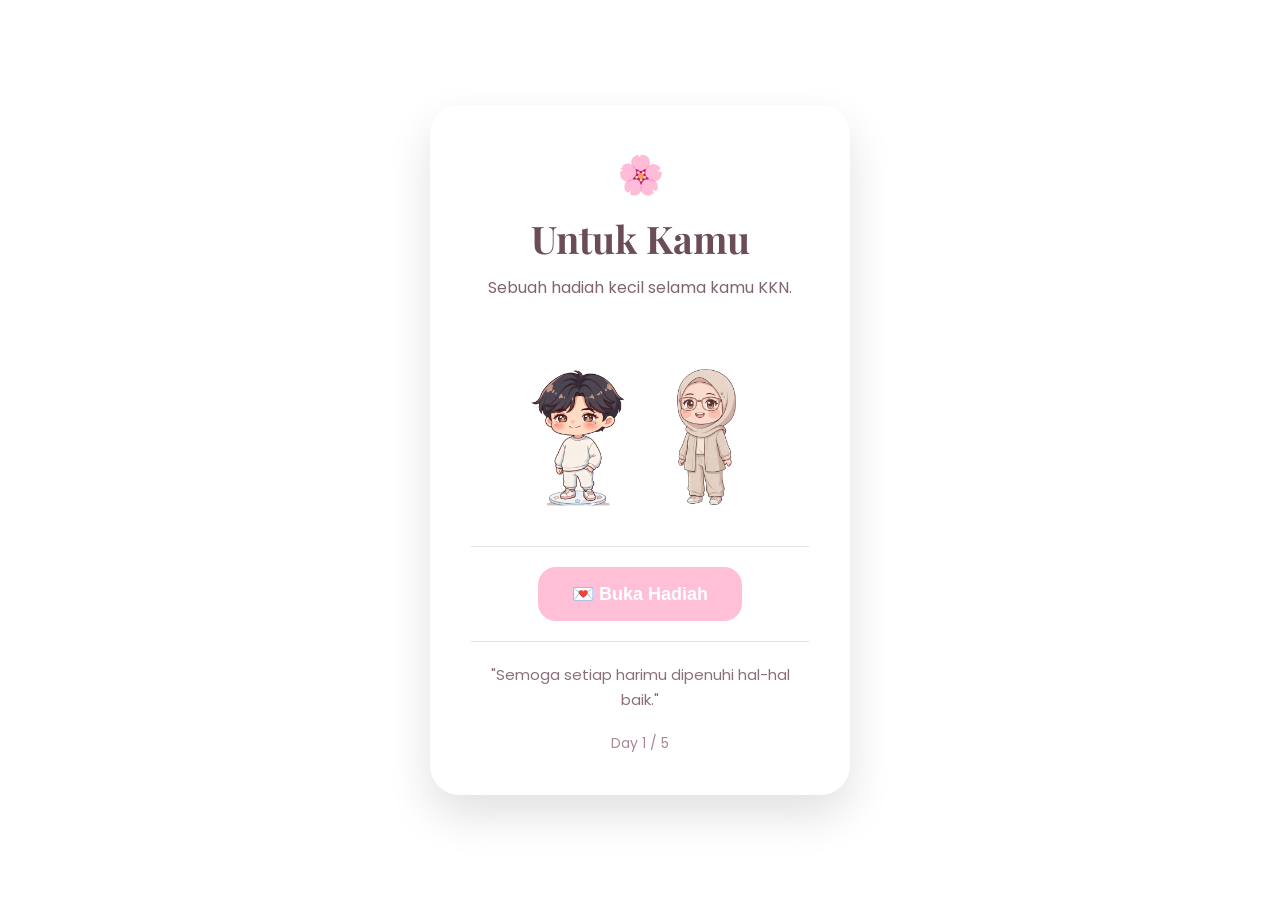
==== index.html @ dcd58f61 "Add files via upload" ====
<!DOCTYPE html>
<html lang="id">
<head>

    <meta charset="UTF-8">
    <meta name="viewport" content="width=device-width, initial-scale=1.0">

    <title>Untuk Kamu 🌸</title>

    <link rel="stylesheet" href="style.css">

    <link rel="preconnect" href="https://fonts.googleapis.com">
    <link rel="preconnect" href="https://fonts.gstatic.com" crossorigin>

    <link href="https://fonts.googleapis.com/css2?family=Playfair+Display:wght@600&family=Poppins:wght@300;400;500;600&display=swap" rel="stylesheet">

</head>

<body>

<div class="overlay"></div>

<main class="card">

    <div class="flower">🌸</div>

    <h1>Untuk Kamu</h1>

    <p class="subtitle">
        Sebuah hadiah kecil
        selama kamu KKN.
    </p>

    <div class="characters">

        <img src="assets/cowok_idle.png" class="boy">

        <img src="assets/cewek_idle.png" class="girl">

    </div>

    <div class="line"></div>

    <button id="start">
        💌 Buka Hadiah
    </button>

    <div class="line"></div>

    <p class="quote">
        "Semoga setiap harimu dipenuhi
        hal-hal baik."
    </p>

    <span class="day">
        Day 1 / 5
    </span>

</main>

<script src="script.js"></script>

</body>
</html>
---- style.css ----
*{
    margin:0;
    padding:0;
    box-sizing:border-box;
}

body{

    font-family:'Poppins',sans-serif;

    background:url("assets/bg.png");
    background-size:cover;
    background-position:center;

    min-height:100vh;

    display:flex;
    justify-content:center;
    align-items:center;

    overflow:hidden;
}

.overlay{

    position:fixed;
    inset:0;

    background:rgba(255,255,255,.18);
    backdrop-filter:blur(6px);

}

.card{

    position:relative;
    z-index:2;

    width:420px;
    max-width:90%;

    padding:40px;

    border-radius:30px;

    background:rgba(255,255,255,.50);

    backdrop-filter:blur(18px);

    border:1px solid rgba(255,255,255,.35);

    box-shadow:
    0 20px 45px rgba(0,0,0,.12);

    text-align:center;
}

.flower{

    font-size:38px;

    margin-bottom:10px;

}

h1{

    font-family:'Playfair Display',serif;

    font-size:38px;

    color:#6b4d57;

    margin-bottom:10px;

}

.subtitle{

    color:#80656e;

    line-height:1.7;

    margin-bottom:25px;

}

.characters{

    display:flex;

    justify-content:center;

    align-items:end;

    gap:18px;

    margin-bottom:25px;

}

.characters img{

    width:110px;

    animation:float 3.5s ease-in-out infinite;

    user-select:none;

}

.girl{

    animation-delay:1.2s;

}

.line{

    width:100%;
    height:1px;

    background:rgba(120,90,100,.18);

    margin:20px 0;

}

button{

    border:none;

    cursor:pointer;

    padding:16px 34px;

    border-radius:18px;

    background:#ffc0d7;

    color:white;

    font-size:18px;

    font-weight:600;

    transition:.35s;

}

button:hover{

    transform:translateY(-3px) scale(1.03);

    box-shadow:0 10px 25px rgba(255,170,200,.45);

}

.quote{

    color:#8a7078;

    line-height:1.7;

    font-size:15px;

}

.day{

    display:block;

    margin-top:20px;

    color:#a98791;

    font-size:14px;

}

@keyframes float{

    0%{
        transform:translateY(0);
    }

    50%{
        transform:translateY(-10px);
    }

    100%{
        transform:translateY(0);
    }

}

.card{

    transition:
    transform .8s ease,
    opacity .8s ease,
    filter .8s ease;

}

.card.open{

    transform:scale(.85);

    opacity:0;

    filter:blur(15px);

}

.dayGirl{

width:180px;

margin:20px 0;

animation:float 3s infinite ease-in-out;

}

.message{

line-height:2;

color:#7b646d;

margin-bottom:25px;

}

#status{

margin-top:25px;

font-weight:600;

color:#ff7fa9;

animation:fade .6s;

}

@keyframes fade{

from{

opacity:0;

transform:translateY(10px);

}

to{

opacity:1;

transform:translateY(0);

}

}
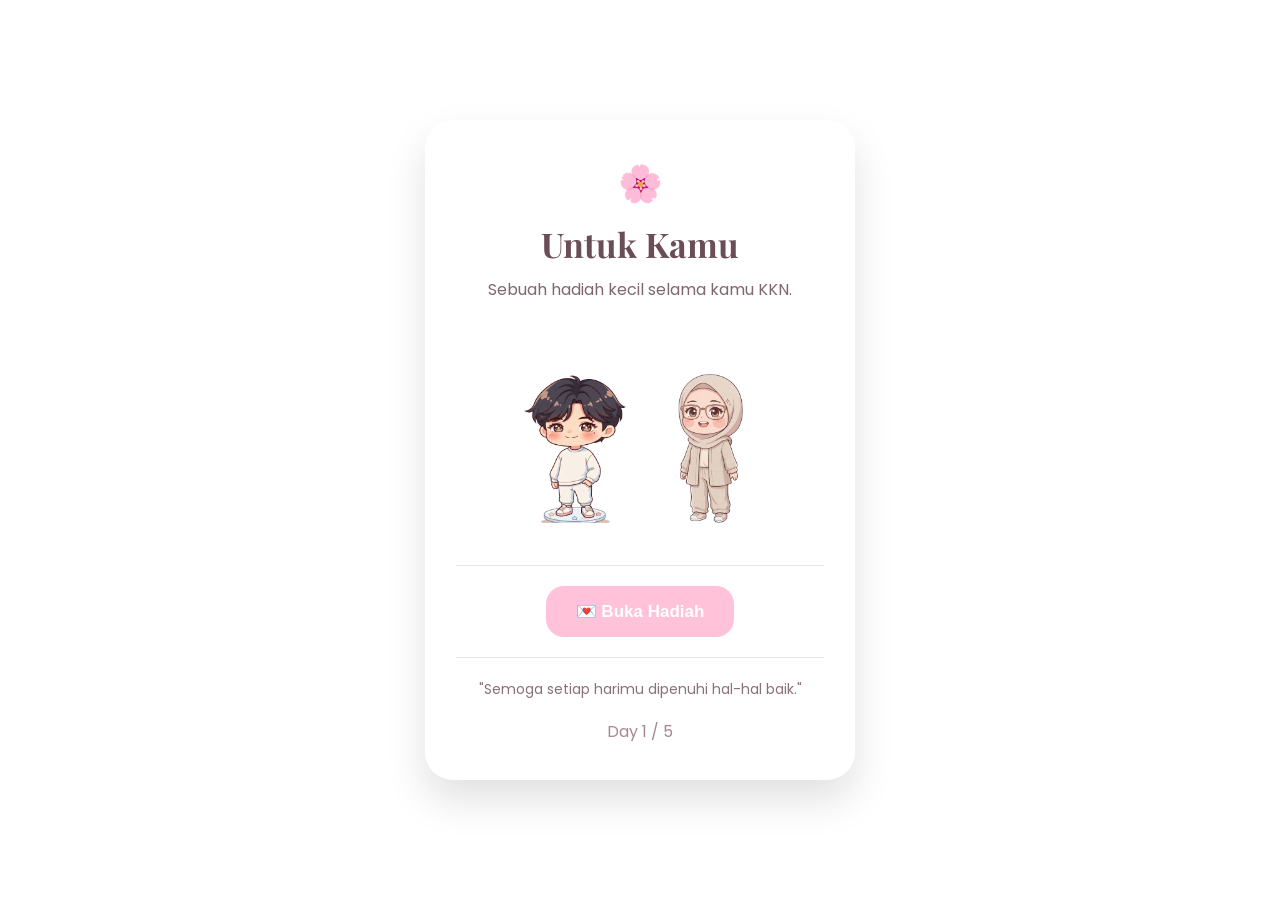
==== commit 8e743504: "Add audio element for background music Added background music audio element to the HTML." ====
--- a/index.html
+++ b/index.html
@@ -13,6 +13,11 @@
     <link rel="preconnect" href="https://fonts.gstatic.com" crossorigin>
 
     <link href="https://fonts.googleapis.com/css2?family=Playfair+Display:wght@600&family=Poppins:wght@300;400;500;600&display=swap" rel="stylesheet">
+   
+    <audio id="bgm" loop>
+    <source src="assets/music.mp3" type="audio/mpeg">
+        
+</audio>
 
 </head>
 
@@ -61,4 +66,4 @@
 <script src="script.js"></script>
 
 </body>
-</html>+</html>
--- a/style.css
+++ b/style.css
@@ -5,177 +5,148 @@
 }
 
 body{
-
     font-family:'Poppins',sans-serif;
-
-    background:url("assets/bg.png");
-    background-size:cover;
-    background-position:center;
-
+    background:url("assets/bg.png") center/cover no-repeat;
     min-height:100vh;
-
     display:flex;
     justify-content:center;
     align-items:center;
-
     overflow:hidden;
 }
 
 .overlay{
-
     position:fixed;
     inset:0;
-
     background:rgba(255,255,255,.18);
     backdrop-filter:blur(6px);
-
+    z-index:1;
 }
 
 .card{
-
     position:relative;
     z-index:2;
 
-    width:420px;
-    max-width:90%;
-
-    padding:40px;
-
-    border-radius:30px;
-
-    background:rgba(255,255,255,.50);
+    width:430px;
+    max-width:90vw;
+
+    padding:35px 30px;
+
+    border-radius:28px;
+
+    background:rgba(255,255,255,.45);
 
     backdrop-filter:blur(18px);
 
-    border:1px solid rgba(255,255,255,.35);
-
-    box-shadow:
-    0 20px 45px rgba(0,0,0,.12);
+    border:1px solid rgba(255,255,255,.4);
+
+    box-shadow:0 20px 40px rgba(0,0,0,.12);
 
     text-align:center;
+
+    transition:.8s;
+}
+
+.card.open{
+    transform:scale(.9);
+    opacity:0;
+    filter:blur(12px);
 }
 
 .flower{
-
-    font-size:38px;
-
+    font-size:36px;
     margin-bottom:10px;
-
 }
 
 h1{
-
     font-family:'Playfair Display',serif;
-
-    font-size:38px;
-
+    font-size:34px;
     color:#6b4d57;
-
     margin-bottom:10px;
-
 }
 
 .subtitle{
-
-    color:#80656e;
-
-    line-height:1.7;
-
+    color:#7f6670;
+    line-height:1.6;
     margin-bottom:25px;
-
 }
 
 .characters{
-
     display:flex;
-
     justify-content:center;
-
-    align-items:end;
-
-    gap:18px;
-
+    align-items:flex-end;
+    gap:15px;
     margin-bottom:25px;
-
 }
 
 .characters img{
-
-    width:110px;
-
+    width:120px;
+    height:auto;
     animation:float 3.5s ease-in-out infinite;
-
-    user-select:none;
-
 }
 
 .girl{
-
-    animation-delay:1.2s;
-
+    animation-delay:1s;
 }
 
 .line{
-
     width:100%;
     height:1px;
-
-    background:rgba(120,90,100,.18);
-
+    background:rgba(120,90,100,.15);
     margin:20px 0;
-
 }
 
 button{
-
     border:none;
-
     cursor:pointer;
 
-    padding:16px 34px;
+    padding:15px 30px;
 
     border-radius:18px;
 
-    background:#ffc0d7;
+    background:#ffc2d8;
 
     color:white;
 
-    font-size:18px;
+    font-size:17px;
 
     font-weight:600;
 
-    transition:.35s;
-
+    transition:.3s;
 }
 
 button:hover{
-
-    transform:translateY(-3px) scale(1.03);
-
-    box-shadow:0 10px 25px rgba(255,170,200,.45);
-
+    transform:translateY(-3px);
+    box-shadow:0 12px 30px rgba(255,170,200,.45);
 }
 
 .quote{
-
     color:#8a7078;
-
     line-height:1.7;
-
-    font-size:15px;
-
+    font-size:14px;
 }
 
 .day{
-
     display:block;
-
+    margin-top:18px;
+    color:#a98791;
+}
+
+.dayGirl{
+    width:170px;
+    margin:20px auto;
+    animation:float 3s infinite ease-in-out;
+}
+
+.message{
+    line-height:1.8;
+    color:#7b646d;
+    margin-bottom:20px;
+}
+
+#status{
     margin-top:20px;
-
-    color:#a98791;
-
-    font-size:14px;
-
+    color:#ff7aa6;
+    font-weight:600;
 }
 
 @keyframes float{
@@ -185,7 +156,7 @@
     }
 
     50%{
-        transform:translateY(-10px);
+        transform:translateY(-8px);
     }
 
     100%{
@@ -194,73 +165,73 @@
 
 }
 
-.card{
-
-    transition:
-    transform .8s ease,
-    opacity .8s ease,
-    filter .8s ease;
-
-}
-
-.card.open{
-
-    transform:scale(.85);
-
-    opacity:0;
-
-    filter:blur(15px);
-
-}
-
-.dayGirl{
-
-width:180px;
-
-margin:20px 0;
-
-animation:float 3s infinite ease-in-out;
-
-}
-
-.message{
-
-line-height:2;
-
-color:#7b646d;
-
-margin-bottom:25px;
-
-}
-
-#status{
-
-margin-top:25px;
-
-font-weight:600;
-
-color:#ff7fa9;
-
-animation:fade .6s;
-
-}
-
-@keyframes fade{
-
-from{
-
-opacity:0;
-
-transform:translateY(10px);
-
-}
-
-to{
-
-opacity:1;
-
-transform:translateY(0);
-
-}
-
-}+@media (max-width:768px){
+
+    .card{
+
+        width:92vw;
+
+        padding:25px 18px;
+
+        border-radius:22px;
+
+    }
+
+    h1{
+
+        font-size:28px;
+
+    }
+
+    .subtitle{
+
+        font-size:14px;
+
+    }
+
+    .characters{
+
+        gap:8px;
+
+    }
+
+    .characters img{
+
+        width:38vw;
+        max-width:120px;
+
+    }
+
+    button{
+
+        width:100%;
+
+        font-size:16px;
+
+    }
+
+    .dayGirl{
+
+        width:45vw;
+        max-width:180px;
+
+    }
+
+}
+
+@media (max-width:420px){
+
+    .characters img{
+
+        width:34vw;
+        max-width:105px;
+
+    }
+
+    h1{
+
+        font-size:25px;
+
+    }
+
+}
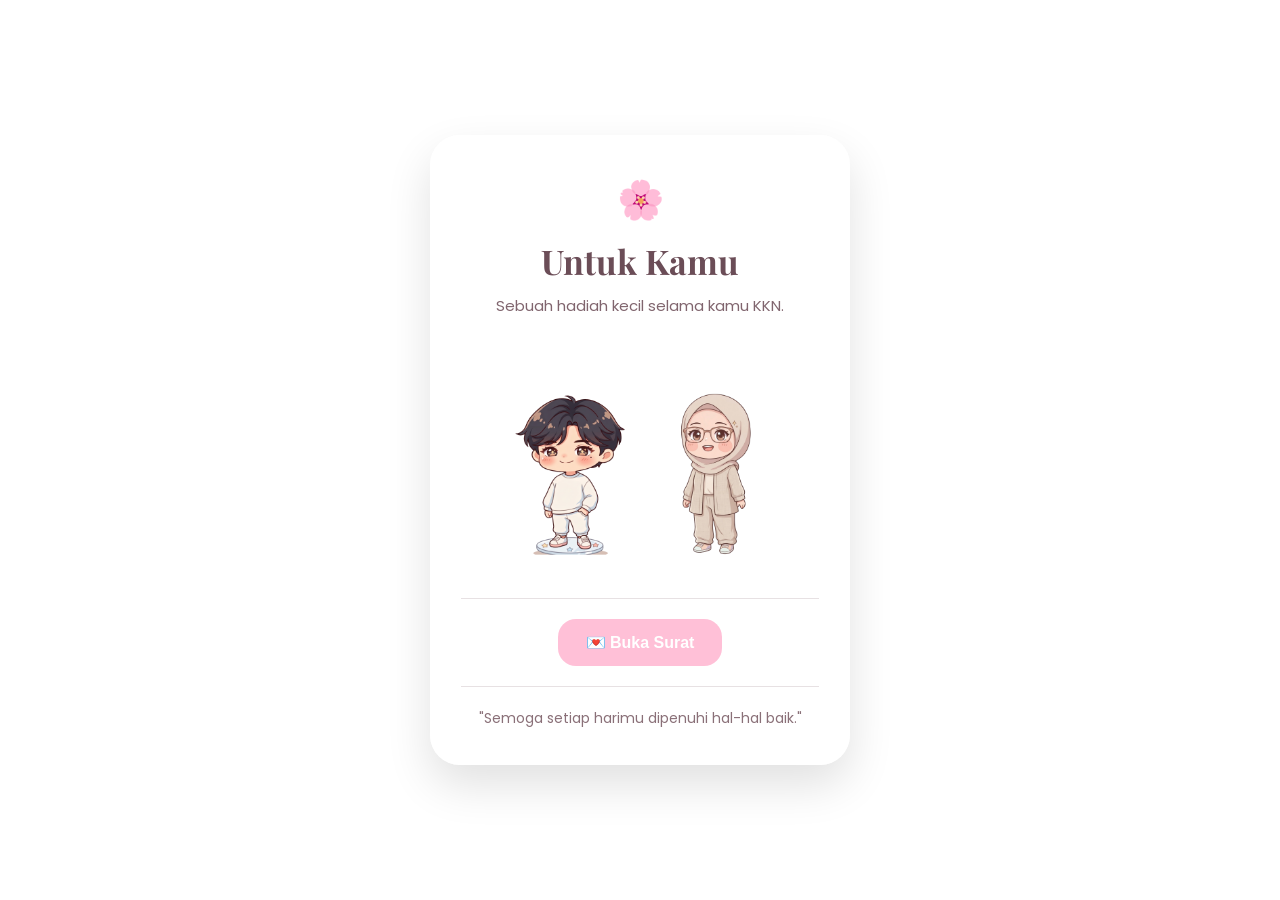
==== commit d95ce5ed: "Add files via upload" ====
--- a/index.html
+++ b/index.html
@@ -1,69 +1,125 @@
 <!DOCTYPE html>
 <html lang="id">
 <head>
-
     <meta charset="UTF-8">
     <meta name="viewport" content="width=device-width, initial-scale=1.0">
-
     <title>Untuk Kamu 🌸</title>
-
-    <link rel="stylesheet" href="style.css">
-
+    <link rel="stylesheet" href="style.css?v=4">
     <link rel="preconnect" href="https://fonts.googleapis.com">
     <link rel="preconnect" href="https://fonts.gstatic.com" crossorigin>
-
     <link href="https://fonts.googleapis.com/css2?family=Playfair+Display:wght@600&family=Poppins:wght@300;400;500;600&display=swap" rel="stylesheet">
-   
-    <audio id="bgm" loop>
-    <source src="assets/music.mp3" type="audio/mpeg">
-        
-</audio>
-
 </head>
-
 <body>
 
-<div class="overlay"></div>
+    <div class="overlay"></div>
 
-<main class="card">
+    <!-- Musik Latar (Akan otomatis diputar saat tombol pertama diklik) -->
+    <audio id="bgMusic" loop>
+        <source src="music.mp3" type="audio/mpeg">
+    </audio>
 
-    <div class="flower">🌸</div>
+    <!-- ============================================== -->
+    <!-- 0. HALAMAN SAMPUL (SELALU MUNCUL PERTAMA)      -->
+    <!-- ============================================== -->
+    <main class="card" id="sampulCard">
+        <div class="flower">🌸</div>
+        <h1>Untuk Kamu</h1>
+        <p class="subtitle">Sebuah hadiah kecil selama kamu KKN.</p>
+        <div class="characters">
+            <img src="assets/cowok_idle.png" class="boy">
+            <img src="assets/cewek_idle.png" class="girl">
+        </div>
+        <div class="line"></div>
+        <button id="btnBuka">💌 Buka Surat</button>
+        <div class="line"></div>
+        <p class="quote">"Semoga setiap harimu dipenuhi hal-hal baik."</p>
+    </main>
 
-    <h1>Untuk Kamu</h1>
 
-    <p class="subtitle">
-        Sebuah hadiah kecil
-        selama kamu KKN.
-    </p>
+    <!-- ============================================== -->
+    <!-- 1. HARI PERTAMA (30 Juli 2026)                 -->
+    <!-- ============================================== -->
+    <main class="card hidden" id="day1Card">
+        <h1>🌸 Hari Pertama 🌸</h1>
+        
+        <!-- Gambar default hari ini -->
+        <img src="assets/cewek_idle.png" id="d1Image" class="dayGirl">
+        
+        <!-- Sesi Pertanyaan Mood -->
+        <div id="moodSection">
+            <p class="message" style="font-weight: 600; color: #6b4d57;">Hari ini suasana hatimu gimana sayannggg?</p>
+            <div class="mood-grid">
+                <button class="mood-btn" onclick="pilihMood(1)">😊 Mood aku bagus</button>
+                <button class="mood-btn" onclick="pilihMood(2)">😴 Aku kurang tidur</button>
+                <button class="mood-btn" onclick="pilihMood(3)">😐 Mood aku biasa aja</button>
+                <button class="mood-btn" onclick="pilihMood(4)">😞 Moodku jelek jangan ganggu aku</button>
+            </div>
+        </div>
 
-    <div class="characters">
+        <!-- Sesi Jawaban (Awalnya Disembunyikan) -->
+        <div id="responseSection" class="hidden">
+            <p class="message" id="responseText"></p>
+            <button id="hugBtn">🤍 Peluk Virtual</button>
+            <div id="status"></div>
+        </div>
+    </main>
 
-        <img src="assets/cowok_idle.png" class="boy">
 
-        <img src="assets/cewek_idle.png" class="girl">
+    <!-- ============================================== -->
+    <!-- 2. HARI KEDUA (31 Juli 2026)                   -->
+    <!-- ============================================== -->
+    <main class="card hidden" id="day2Card">
+        <h1>🌸 Hari Kedua 🌸</h1>
+        <img src="assets/cewek_happy.png" class="dayGirl">
+        <p class="message">
+            Hai sayanggg 🤍<br><br>
+            Ini hari kedua kamu. (Silakan edit pesan ini sesukamu untuk hari kedua!)
+        </p>
+    </main>
 
-    </div>
 
-    <div class="line"></div>
+    <!-- ============================================== -->
+    <!-- 3. HARI KETIGA (1 Agustus 2026)                -->
+    <!-- ============================================== -->
+    <main class="card hidden" id="day3Card">
+        <h1>🌸 Hari Ketiga 🌸</h1>
+        <img src="assets/cewek_wave.png" class="dayGirl">
+        <p class="message">Semangat hari ketiga sayanggg! (Edit pesannya di sini)</p>
+    </main>
 
-    <button id="start">
-        💌 Buka Hadiah
-    </button>
 
-    <div class="line"></div>
+    <!-- ============================================== -->
+    <!-- 4. HARI KEEMPAT (2 Agustus 2026)               -->
+    <!-- ============================================== -->
+    <main class="card hidden" id="day4Card">
+        <h1>🌸 Hari Keempat 🌸</h1>
+        <img src="assets/cewek_sleepy.png" class="dayGirl">
+        <p class="message">Gimana KKN-nya hari ini? (Edit pesannya di sini)</p>
+    </main>
 
-    <p class="quote">
-        "Semoga setiap harimu dipenuhi
-        hal-hal baik."
-    </p>
 
-    <span class="day">
-        Day 1 / 5
-    </span>
+    <!-- ============================================== -->
+    <!-- 5. HARI KELIMA (3 Agustus 2026)                -->
+    <!-- ============================================== -->
+    <main class="card hidden" id="day5Card">
+        <h1>🌸 Hari Kelima 🌸</h1>
+        <img src="assets/cewek_happy.png" class="dayGirl">
+        <p class="message">Yeyyy hari kelima! (Edit pesannya di sini)</p>
+    </main>
 
-</main>
 
-<script src="script.js"></script>
+    <!-- ============================================== -->
+    <!-- KONDISI JIKA BELUM WAKTUNYA DIBUKA             -->
+    <!-- ============================================== -->
+    <main class="card hidden" id="lockedCard">
+        <h1>🔒 Belum Waktunya 🔒</h1>
+        <img src="assets/cowok_idle.png" class="dayGirl">
+        <p class="message">
+            Sabar ya sayanggg...<br>
+            Hadiah hari ini belum kebuka. Kembalilah besok pagi! 🤍
+        </p>
+    </main>
 
+    <script src="script.js"></script>
 </body>
-</html>
+</html>
--- a/style.css
+++ b/style.css
@@ -1,237 +1,122 @@
-*{
-    margin:0;
-    padding:0;
-    box-sizing:border-box;
+* {
+    margin: 0;
+    padding: 0;
+    box-sizing: border-box;
 }
 
-body{
-    font-family:'Poppins',sans-serif;
-    background:url("assets/bg.png") center/cover no-repeat;
-    min-height:100vh;
-    display:flex;
-    justify-content:center;
-    align-items:center;
-    overflow:hidden;
+body {
+    font-family: 'Poppins', sans-serif;
+    background: url("assets/bg.png");
+    background-size: cover;
+    background-position: center;
+    min-height: 100vh;
+    display: flex;
+    justify-content: center;
+    align-items: center;
+    overflow-x: hidden; 
 }
 
-.overlay{
-    position:fixed;
-    inset:0;
-    background:rgba(255,255,255,.18);
-    backdrop-filter:blur(6px);
-    z-index:1;
+.overlay {
+    position: fixed;
+    inset: 0;
+    background: rgba(255, 255, 255, .18);
+    backdrop-filter: blur(6px);
+    z-index: 1;
 }
 
-.card{
-    position:relative;
-    z-index:2;
-
-    width:430px;
-    max-width:90vw;
-
-    padding:35px 30px;
-
-    border-radius:28px;
-
-    background:rgba(255,255,255,.45);
-
-    backdrop-filter:blur(18px);
-
-    border:1px solid rgba(255,255,255,.4);
-
-    box-shadow:0 20px 40px rgba(0,0,0,.12);
-
-    text-align:center;
-
-    transition:.8s;
+.card {
+    position: relative;
+    z-index: 2;
+    width: 420px;
+    max-width: 90%;
+    padding: 35px 30px;
+    border-radius: 30px;
+    background: rgba(255, 255, 255, .50);
+    backdrop-filter: blur(18px);
+    border: 1px solid rgba(255, 255, 255, .35);
+    box-shadow: 0 20px 45px rgba(0, 0, 0, .12);
+    text-align: center;
+    transition: transform .8s ease, opacity .8s ease, filter .8s ease;
 }
 
-.card.open{
-    transform:scale(.9);
-    opacity:0;
-    filter:blur(12px);
+.card.open {
+    transform: scale(.85);
+    opacity: 0;
+    filter: blur(15px);
 }
 
-.flower{
-    font-size:36px;
-    margin-bottom:10px;
+/* CLASS BARU UNTUK MENYEMBUNYIKAN KARTU (PENTING) */
+.hidden {
+    display: none !important;
 }
 
-h1{
-    font-family:'Playfair Display',serif;
-    font-size:34px;
-    color:#6b4d57;
-    margin-bottom:10px;
+.flower { font-size: 38px; margin-bottom: 10px; }
+h1 { font-family: 'Playfair Display', serif; font-size: 34px; color: #6b4d57; margin-bottom: 10px; }
+.subtitle { color: #80656e; line-height: 1.6; margin-bottom: 25px; font-size: 15px; }
+
+.characters {
+    display: flex;
+    justify-content: center;
+    align-items: flex-end; 
+    gap: 15px; 
+    margin-bottom: 25px;
+    width: 100%; 
 }
 
-.subtitle{
-    color:#7f6670;
-    line-height:1.6;
-    margin-bottom:25px;
+.characters img {
+    width: 130px !important; 
+    max-width: 45% !important; 
+    height: auto !important;
+    object-fit: contain;
 }
 
-.characters{
-    display:flex;
-    justify-content:center;
-    align-items:flex-end;
-    gap:15px;
-    margin-bottom:25px;
+.girl { animation-delay: 1.2s; }
+.line { width: 100%; height: 1px; background: rgba(120, 90, 100, .18); margin: 20px 0; }
+
+button {
+    border: none; cursor: pointer; padding: 14px 28px;
+    border-radius: 18px; background: #ffc0d7; color: white;
+    font-size: 16px; font-weight: 600; transition: .35s;
+}
+button:hover { transform: translateY(-3px) scale(1.03); box-shadow: 0 10px 25px rgba(255, 170, 200, .45); }
+
+.quote { color: #8a7078; line-height: 1.6; font-size: 14px; }
+.day { display: block; margin-top: 20px; color: #a98791; font-size: 14px; }
+
+@keyframes float {
+    0% { transform: translateY(0); }
+    50% { transform: translateY(-10px); }
+    100% { transform: translateY(0); }
 }
 
-.characters img{
-    width:120px;
-    height:auto;
-    animation:float 3.5s ease-in-out infinite;
+.dayGirl {
+    width: 150px; max-width: 80%; height: auto; margin: 15px auto;
+    animation: float 3s infinite ease-in-out;
 }
 
-.girl{
-    animation-delay:1s;
+.message { line-height: 1.8; color: #7b646d; margin-bottom: 15px; font-size: 15px; }
+
+/* STYLE UNTUK TOMBOL MOOD */
+.mood-grid {
+    display: flex;
+    flex-direction: column;
+    gap: 12px;
+    margin-bottom: 20px;
 }
 
-.line{
-    width:100%;
-    height:1px;
-    background:rgba(120,90,100,.15);
-    margin:20px 0;
+.mood-btn {
+    background: rgba(255, 192, 215, 0.4);
+    color: #6b4d57;
+    font-weight: 500;
+    font-size: 14px;
+    padding: 12px;
 }
 
-button{
-    border:none;
-    cursor:pointer;
+.mood-btn:hover { background: #ffc0d7; color: white; }
 
-    padding:15px 30px;
+#status { margin-top: 25px; font-weight: 600; color: #ff7fa9; animation: fade .6s; }
 
-    border-radius:18px;
-
-    background:#ffc2d8;
-
-    color:white;
-
-    font-size:17px;
-
-    font-weight:600;
-
-    transition:.3s;
-}
-
-button:hover{
-    transform:translateY(-3px);
-    box-shadow:0 12px 30px rgba(255,170,200,.45);
-}
-
-.quote{
-    color:#8a7078;
-    line-height:1.7;
-    font-size:14px;
-}
-
-.day{
-    display:block;
-    margin-top:18px;
-    color:#a98791;
-}
-
-.dayGirl{
-    width:170px;
-    margin:20px auto;
-    animation:float 3s infinite ease-in-out;
-}
-
-.message{
-    line-height:1.8;
-    color:#7b646d;
-    margin-bottom:20px;
-}
-
-#status{
-    margin-top:20px;
-    color:#ff7aa6;
-    font-weight:600;
-}
-
-@keyframes float{
-
-    0%{
-        transform:translateY(0);
-    }
-
-    50%{
-        transform:translateY(-8px);
-    }
-
-    100%{
-        transform:translateY(0);
-    }
-
-}
-
-@media (max-width:768px){
-
-    .card{
-
-        width:92vw;
-
-        padding:25px 18px;
-
-        border-radius:22px;
-
-    }
-
-    h1{
-
-        font-size:28px;
-
-    }
-
-    .subtitle{
-
-        font-size:14px;
-
-    }
-
-    .characters{
-
-        gap:8px;
-
-    }
-
-    .characters img{
-
-        width:38vw;
-        max-width:120px;
-
-    }
-
-    button{
-
-        width:100%;
-
-        font-size:16px;
-
-    }
-
-    .dayGirl{
-
-        width:45vw;
-        max-width:180px;
-
-    }
-
-}
-
-@media (max-width:420px){
-
-    .characters img{
-
-        width:34vw;
-        max-width:105px;
-
-    }
-
-    h1{
-
-        font-size:25px;
-
-    }
-
-}
+@keyframes fade {
+    from { opacity: 0; transform: translateY(10px); }
+    to { opacity: 1; transform: translateY(0); }
+}
